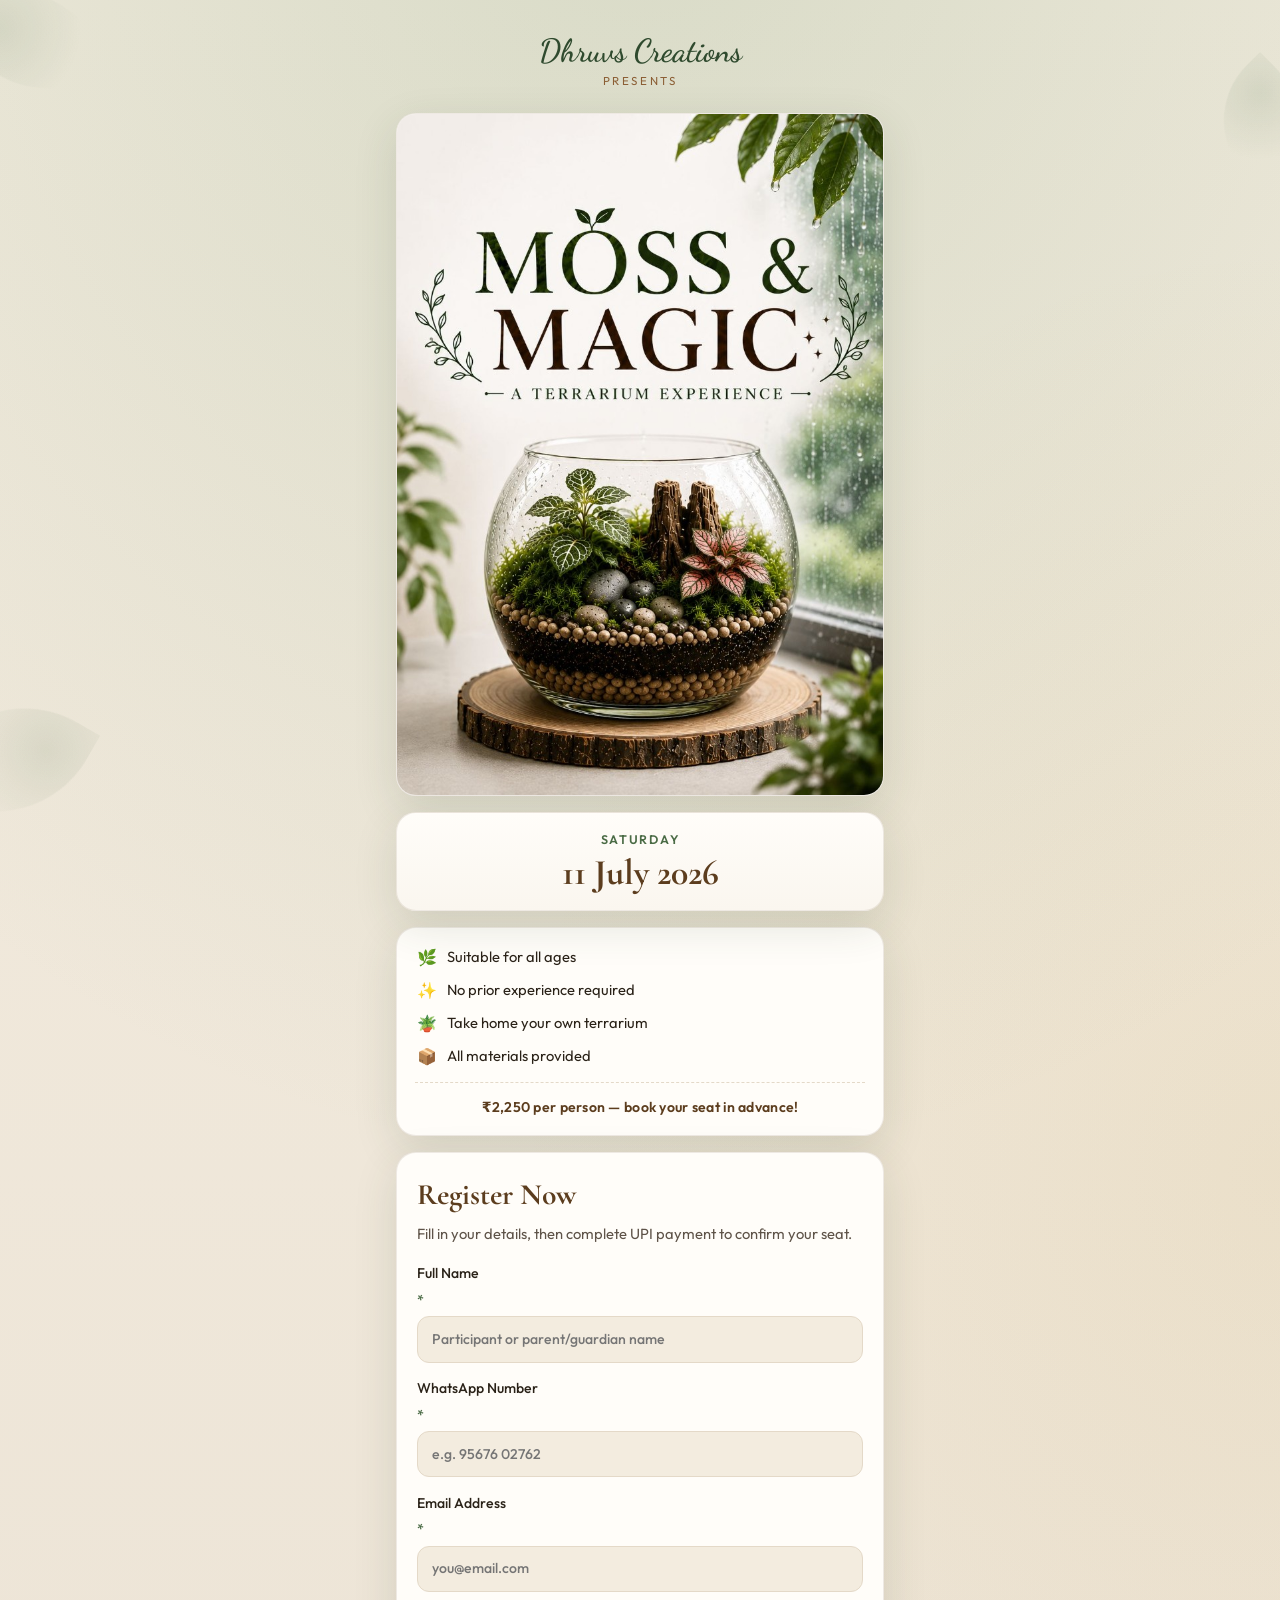
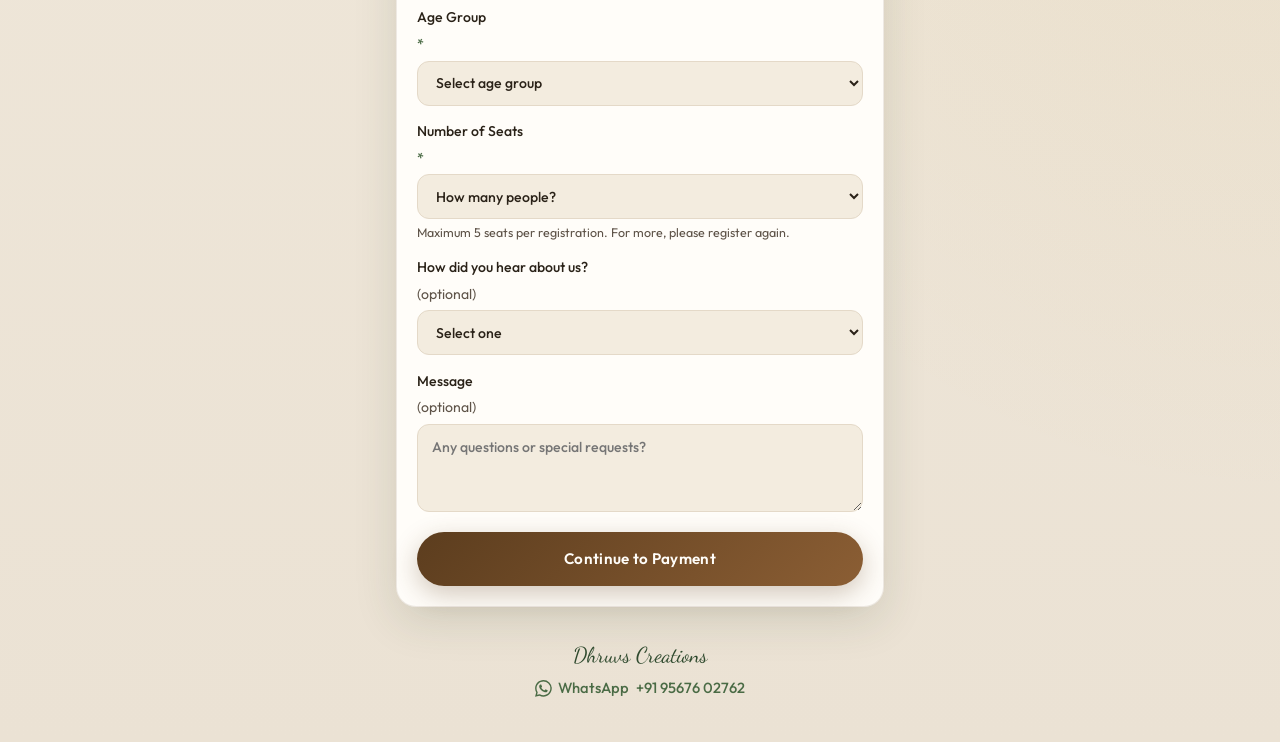
==== static/index.html @ 24e75e84 "Require UPI UTR and mark registrations awaiting manual verification. Co-authored-by: Cursor <cursora" ====
<!DOCTYPE html>
<html lang="en">
<head>
  <meta charset="UTF-8" />
  <meta name="viewport" content="width=device-width, initial-scale=1.0, viewport-fit=cover" />
  <meta name="description" content="Register for Moss & Magic — A Terrarium Experience by Dhruvs Creations, Trivandrum." />
  <meta name="theme-color" content="#2f4a2e" />
  <title>Moss & Magic | Dhruvs Creations</title>
  <link rel="preconnect" href="https://fonts.googleapis.com" />
  <link rel="preconnect" href="https://fonts.gstatic.com" crossorigin />
  <link href="https://fonts.googleapis.com/css2?family=Cormorant+Garamond:ital,wght@0,500;0,600;0,700;1,500&family=Dancing+Script:wght@500;600;700&family=Outfit:wght@300;400;500;600&display=swap" rel="stylesheet" />
  <link rel="stylesheet" href="/static/styles.css" />
</head>
<body>
  <div class="leaf leaf-tl" aria-hidden="true"></div>
  <div class="leaf leaf-tr" aria-hidden="true"></div>
  <div class="leaf leaf-bl" aria-hidden="true"></div>

  <div class="page">
    <header class="hero">
      <p class="brand">Dhruvs Creations</p>
      <p class="presents">presents</p>
    </header>

    <section class="hero-poster" aria-label="Moss and Magic terrarium experience">
      <img
        src="/static/images/moss-and-magic.png"
        alt="Moss & Magic — A Terrarium Experience"
        loading="eager"
      />
    </section>

    <section class="date-card">
      <div class="date-block">
        <span class="date-day">Saturday</span>
        <span class="date-main">11 July 2026</span>
      </div>
    </section>

    <section class="info-card">
      <ul class="highlights">
        <li><span aria-hidden="true">🌿</span> Suitable for all ages</li>
        <li><span aria-hidden="true">✨</span> No prior experience required</li>
        <li><span aria-hidden="true">🪴</span> Take home your own terrarium</li>
        <li><span aria-hidden="true">📦</span> All materials provided</li>
      </ul>
      <p class="limited">₹2,250 per person — book your seat in advance!</p>
    </section>

    <section class="form-card" id="form-section">
      <h2>Register Now</h2>
      <p class="form-intro">Fill in your details, then complete UPI payment to confirm your seat.</p>
      <p class="price-preview" id="price-preview" hidden></p>

      <form id="registration-form" novalidate>
        <label>
          Full Name <span class="req">*</span>
          <input type="text" name="full_name" autocomplete="name" required placeholder="Participant or parent/guardian name" />
        </label>

        <label>
          WhatsApp Number <span class="req">*</span>
          <input type="tel" name="whatsapp" autocomplete="tel" required placeholder="e.g. 95676 02762" inputmode="tel" />
        </label>

        <label>
          Email Address <span class="req">*</span>
          <input type="email" name="email" autocomplete="email" required placeholder="you@email.com" />
        </label>

        <label>
          Age Group <span class="req">*</span>
          <select name="age_group" required>
            <option value="" disabled selected>Select age group</option>
            <option value="Child (under 12)">Child (under 12)</option>
            <option value="Teen (12–17)">Teen (12–17)</option>
            <option value="Adult (18+)">Adult (18+)</option>
            <option value="Family / mixed ages">Family / mixed ages</option>
          </select>
        </label>

        <label>
          Number of Seats <span class="req">*</span>
          <select name="seats" required>
            <option value="" disabled selected>How many people?</option>
            <option value="1">1 seat</option>
            <option value="2">2 seats</option>
            <option value="3">3 seats</option>
            <option value="4">4 seats</option>
            <option value="5">5 seats</option>
          </select>
          <span class="field-hint">Maximum 5 seats per registration. For more, please register again.</span>
        </label>

        <label>
          How did you hear about us? <span class="optional">(optional)</span>
          <select name="source">
            <option value="">Select one</option>
            <option value="WhatsApp">WhatsApp</option>
            <option value="Instagram">Instagram</option>
            <option value="Friend / Family">Friend / Family</option>
            <option value="Flyer / Poster">Flyer / Poster</option>
            <option value="Other">Other</option>
          </select>
        </label>

        <label>
          Message <span class="optional">(optional)</span>
          <textarea name="message" rows="3" placeholder="Any questions or special requests?"></textarea>
        </label>

        <p class="error" id="form-error" hidden></p>

        <button type="submit" class="submit-btn" id="submit-btn">
          Continue to Payment
        </button>
      </form>
    </section>

    <section class="payment-card" id="payment-section" hidden>
      <h2>Complete Payment</h2>
      <p class="payment-intro">Pay the exact amount below to confirm your registration.</p>
      <p class="payment-amount" id="payment-amount"></p>
      <p class="payment-breakdown" id="payment-breakdown"></p>
      <p class="registration-ref">Ref: <span id="registration-id"></span></p>

      <div class="qr-panel">
        <img
          id="payment-qr-dynamic"
          class="payment-qr"
          alt="UPI payment QR code for your registration amount"
          width="260"
          height="260"
        />
        <p class="qr-hint">Scan with PhonePe, GPay, or any UPI app</p>
      </div>

      <a class="pay-upi-btn" id="pay-upi-btn" href="#">Pay with UPI App</a>

      <div class="upi-id-row">
        <span class="upi-id-label">UPI ID</span>
        <code id="upi-id-display">alwaysdevu@ybl</code>
        <button type="button" class="copy-btn" id="copy-upi-btn">Copy</button>
      </div>

      <p class="payment-note">
        After paying, enter your <strong>UPI transaction ID (UTR)</strong> from PhonePe/GPay and submit.
        Your seat is confirmed only after we verify the payment.
      </p>

      <label class="utr-label">
        UPI Transaction ID (UTR) <span class="req">*</span>
        <input
          type="text"
          id="upi-reference"
          name="upi_reference"
          required
          placeholder="e.g. 123456789012"
          inputmode="text"
          autocomplete="off"
        />
        <span class="field-hint">Find this in your PhonePe/GPay payment receipt after paying.</span>
      </label>

      <p class="error" id="payment-error" hidden></p>

      <button type="button" class="submit-btn confirm-btn" id="confirm-payment-btn">
        Submit Payment Details
      </button>
    </section>

    <section class="success-card" id="success-section" hidden>
      <div class="success-icon" aria-hidden="true">🌱</div>
      <h2>Payment details received</h2>
      <p id="success-message">We've received your payment details. We'll verify your UPI payment and confirm your seat on WhatsApp shortly.</p>
      <div class="success-details">
        <p><strong>Saturday, 11 July 2026</strong></p>
      </div>
      <p class="contact-line">
        Questions? Message us on
        <a class="whatsapp-link" id="success-whatsapp-link" href="https://wa.me/919567602762">
          <svg class="wa-icon" viewBox="0 0 24 24" aria-hidden="true"><path fill="currentColor" d="M17.472 14.382c-.297-.149-1.758-.867-2.03-.967-.273-.099-.471-.148-.67.15-.197.297-.767.966-.94 1.164-.173.199-.347.223-.644.075-.297-.15-1.255-.463-2.39-1.475-.883-.788-1.48-1.761-1.653-2.059-.173-.297-.018-.458.13-.606.134-.133.298-.347.446-.52.149-.174.198-.298.298-.497.099-.198.05-.371-.025-.52-.075-.149-.669-1.612-.916-2.207-.242-.579-.487-.5-.669-.51-.173-.008-.371-.01-.57-.01-.198 0-.52.074-.792.372-.272.297-1.04 1.016-1.04 2.479 0 1.462 1.065 2.875 1.213 3.074.149.198 2.096 3.2 5.077 4.487.709.306 1.262.489 1.694.625.712.227 1.36.195 1.871.118.571-.085 1.758-.719 2.006-1.413.248-.694.248-1.289.173-1.413-.074-.124-.272-.198-.57-.347m-5.421 7.403h-.004a9.87 9.87 0 01-5.031-1.378l-.361-.214-3.741.982.998-3.648-.235-.374a9.86 9.86 0 01-1.51-5.26c.001-5.45 4.436-9.884 9.888-9.884 2.64 0 5.122 1.03 6.988 2.898a9.825 9.825 0 012.893 6.994c-.003 5.45-4.435 9.884-9.885 9.884m8.413-18.297A11.815 11.815 0 0012.05 0C5.495 0 .16 5.335.157 11.892c0 2.096.547 4.142 1.588 5.945L.057 24l6.305-1.654a11.882 11.882 0 005.683 1.448h.005c6.554 0 11.89-5.335 11.893-11.893a11.821 11.821 0 00-3.48-8.413z"/></svg>
          WhatsApp <span id="success-whatsapp-number">+91 95676 02762</span>
        </a>
      </p>
    </section>

    <footer>
      <p class="footer-brand">Dhruvs Creations</p>
      <a class="footer-whatsapp" id="footer-whatsapp-link" href="https://wa.me/919567602762">
        <svg class="wa-icon" viewBox="0 0 24 24" aria-hidden="true"><path fill="currentColor" d="M17.472 14.382c-.297-.149-1.758-.867-2.03-.967-.273-.099-.471-.148-.67.15-.197.297-.767.966-.94 1.164-.173.199-.347.223-.644.075-.297-.15-1.255-.463-2.39-1.475-.883-.788-1.48-1.761-1.653-2.059-.173-.297-.018-.458.13-.606.134-.133.298-.347.446-.52.149-.174.198-.298.298-.497.099-.198.05-.371-.025-.52-.075-.149-.669-1.612-.916-2.207-.242-.579-.487-.5-.669-.51-.173-.008-.371-.01-.57-.01-.198 0-.52.074-.792.372-.272.297-1.04 1.016-1.04 2.479 0 1.462 1.065 2.875 1.213 3.074.149.198 2.096 3.2 5.077 4.487.709.306 1.262.489 1.694.625.712.227 1.36.195 1.871.118.571-.085 1.758-.719 2.006-1.413.248-.694.248-1.289.173-1.413-.074-.124-.272-.198-.57-.347m-5.421 7.403h-.004a9.87 9.87 0 01-5.031-1.378l-.361-.214-3.741.982.998-3.648-.235-.374a9.86 9.86 0 01-1.51-5.26c.001-5.45 4.436-9.884 9.888-9.884 2.64 0 5.122 1.03 6.988 2.898a9.825 9.825 0 012.893 6.994c-.003 5.45-4.435 9.884-9.885 9.884m8.413-18.297A11.815 11.815 0 0012.05 0C5.495 0 .16 5.335.157 11.892c0 2.096.547 4.142 1.588 5.945L.057 24l6.305-1.654a11.882 11.882 0 005.683 1.448h.005c6.554 0 11.89-5.335 11.893-11.893a11.821 11.821 0 00-3.48-8.413z"/></svg>
        WhatsApp <span id="footer-whatsapp-number">+91 95676 02762</span>
      </a>
    </footer>
  </div>

  <script src="/static/app.js"></script>
</body>
</html>
---- static/styles.css ----
:root {
  --cream: #f3ecdf;
  --cream-dark: #e4d9c8;
  --forest: #2f4a2e;
  --forest-deep: #1e3320;
  --forest-light: #4a6b45;
  --sage: #7a9e72;
  --brown: #5c3d1e;
  --brown-light: #8b5e34;
  --gold: #b8860b;
  --gold-light: #f0d78c;
  --text: #2a2218;
  --text-muted: #5e5348;
  --white: #fffdf9;
  --error: #b42318;
  --shadow: 0 14px 44px rgba(47, 74, 46, 0.14);
  --radius: 20px;
}

*,
*::before,
*::after {
  box-sizing: border-box;
}

html {
  -webkit-text-size-adjust: 100%;
}

body {
  margin: 0;
  font-family: "Outfit", system-ui, sans-serif;
  color: var(--text);
  background:
    radial-gradient(ellipse 90% 55% at 50% -5%, rgba(122, 158, 114, 0.22), transparent),
    radial-gradient(ellipse 60% 40% at 100% 50%, rgba(184, 134, 11, 0.08), transparent),
    linear-gradient(180deg, var(--cream) 0%, #ebe2d4 100%);
  min-height: 100dvh;
  line-height: 1.5;
  position: relative;
  overflow-x: hidden;
}

.leaf {
  position: fixed;
  width: 120px;
  height: 120px;
  opacity: 0.12;
  pointer-events: none;
  background: radial-gradient(ellipse at 30% 30%, var(--forest-light), transparent 70%);
  border-radius: 0 80% 0 80%;
  z-index: 0;
}

.leaf-tl { top: -20px; left: -30px; transform: rotate(-25deg); }
.leaf-tr { top: 60px; right: -40px; transform: rotate(45deg) scale(0.8); }
.leaf-bl { bottom: 80px; left: -50px; transform: rotate(120deg) scale(1.1); }

.page {
  position: relative;
  z-index: 1;
  max-width: 520px;
  margin: 0 auto;
  padding: 1.5rem 1rem 2.5rem;
}

.hero {
  text-align: center;
  padding: 0.5rem 0 1rem;
}

.brand {
  margin: 0;
  font-family: "Dancing Script", cursive;
  font-size: clamp(1.6rem, 5vw, 2rem);
  font-weight: 600;
  color: var(--forest);
  line-height: 1.2;
}

.presents {
  margin: 0.1rem 0 0.5rem;
  font-size: 0.72rem;
  letter-spacing: 0.22em;
  text-transform: uppercase;
  color: var(--brown-light);
}

.hero h1 {
  margin: 0;
  font-family: "Cormorant Garamond", Georgia, serif;
  font-size: clamp(2.5rem, 9vw, 3.4rem);
  font-weight: 700;
  line-height: 1;
  color: var(--brown);
  letter-spacing: 0.01em;
}

.tagline {
  margin: 0.65rem auto 0;
  max-width: 18rem;
  font-family: "Cormorant Garamond", Georgia, serif;
  font-size: 1.15rem;
  font-style: italic;
  font-weight: 500;
  color: var(--forest-light);
}

.gallery-card {
  margin-bottom: 1rem;
  background: var(--white);
  border-radius: var(--radius);
  box-shadow: var(--shadow);
  border: 1px solid rgba(92, 61, 30, 0.1);
  overflow: hidden;
  padding: 0.65rem;
}

.hero-poster {
  margin-bottom: 1rem;
  border-radius: var(--radius);
  overflow: hidden;
  box-shadow: var(--shadow);
  border: 1px solid rgba(92, 61, 30, 0.1);
  background: var(--white);
}

.hero-poster img {
  display: block;
  width: 100%;
  height: auto;
}

.date-card {
  display: grid;
  gap: 0.75rem;
  margin-bottom: 1rem;
}

.date-block,
.gallery-card,
.info-card,
.form-card,
.success-card {
  background: var(--white);
  border-radius: var(--radius);
  box-shadow: var(--shadow);
  border: 1px solid rgba(92, 61, 30, 0.1);
}

.date-block {
  text-align: center;
  padding: 1.1rem 1rem;
  background: linear-gradient(180deg, var(--white) 0%, #faf6ef 100%);
}

.date-day {
  display: block;
  font-size: 0.78rem;
  font-weight: 600;
  letter-spacing: 0.14em;
  text-transform: uppercase;
  color: var(--forest-light);
}

.date-main {
  display: block;
  margin-top: 0.2rem;
  font-family: "Cormorant Garamond", Georgia, serif;
  font-size: clamp(1.85rem, 6vw, 2.25rem);
  font-weight: 700;
  color: var(--brown);
  line-height: 1.1;
}

.date-note {
  margin: 0.55rem 0 0;
  font-size: 0.85rem;
  color: var(--text-muted);
  font-style: italic;
}

.info-card {
  padding: 1.1rem 1.15rem;
  margin-bottom: 1rem;
}

.highlights {
  list-style: none;
  margin: 0;
  padding: 0;
  display: grid;
  gap: 0.55rem;
}

.highlights li {
  display: flex;
  align-items: center;
  gap: 0.55rem;
  font-size: 0.92rem;
  color: var(--text);
}

.highlights span {
  font-size: 1rem;
  width: 1.4rem;
  text-align: center;
}

.limited {
  margin: 0.9rem 0 0;
  padding-top: 0.85rem;
  border-top: 1px dashed var(--cream-dark);
  font-size: 0.88rem;
  font-weight: 600;
  color: var(--brown);
  text-align: center;
  letter-spacing: 0.02em;
}

.pricing {
  margin: 0.65rem 0 0;
  font-size: 0.9rem;
  color: var(--forest);
  text-align: center;
  font-weight: 500;
}

.form-card {
  padding: 1.25rem;
  margin-bottom: 1rem;
}

.form-card h2,
.success-card h2 {
  margin: 0 0 0.35rem;
  font-family: "Cormorant Garamond", Georgia, serif;
  font-size: 1.85rem;
  font-weight: 700;
  color: var(--brown);
}

.form-intro {
  margin: 0 0 1.1rem;
  font-size: 0.92rem;
  color: var(--text-muted);
}

form {
  display: grid;
  gap: 0.95rem;
}

label {
  display: grid;
  gap: 0.35rem;
  font-size: 0.88rem;
  font-weight: 500;
  color: var(--text);
}

.req {
  color: var(--forest-light);
}

.optional {
  font-weight: 400;
  color: var(--text-muted);
}

.field-hint {
  font-size: 0.78rem;
  font-weight: 400;
  color: var(--text-muted);
  line-height: 1.35;
}

input,
select,
textarea {
  width: 100%;
  font: inherit;
  color: var(--text);
  background: var(--cream);
  border: 1px solid var(--cream-dark);
  border-radius: 12px;
  padding: 0.72rem 0.85rem;
  transition: border-color 0.15s, box-shadow 0.15s;
}

input:focus,
select:focus,
textarea:focus {
  outline: none;
  border-color: var(--sage);
  box-shadow: 0 0 0 3px rgba(122, 158, 114, 0.22);
}

textarea {
  resize: vertical;
  min-height: 4.5rem;
}

.submit-btn {
  margin-top: 0.25rem;
  width: 100%;
  border: none;
  border-radius: 999px;
  padding: 1rem 1.25rem;
  font: inherit;
  font-size: 0.95rem;
  font-weight: 600;
  letter-spacing: 0.02em;
  color: var(--white);
  background: linear-gradient(135deg, var(--brown) 0%, var(--brown-light) 100%);
  cursor: pointer;
  box-shadow: 0 8px 26px rgba(92, 61, 30, 0.28);
  transition: transform 0.15s, opacity 0.15s;
}

.submit-btn:hover:not(:disabled) {
  transform: translateY(-1px);
}

.submit-btn:disabled {
  opacity: 0.65;
  cursor: wait;
}

.submit-btn.standard-offer {
  background: linear-gradient(135deg, var(--forest-deep) 0%, var(--forest-light) 100%);
  box-shadow: 0 8px 26px rgba(47, 74, 46, 0.28);
}

.limited {
  margin: 0.9rem 0 0;
  padding-top: 0.85rem;
  border-top: 1px dashed var(--cream-dark);
  font-size: 0.88rem;
  font-weight: 600;
  color: var(--brown);
  text-align: center;
  letter-spacing: 0.02em;
}

.price-preview {
  margin: 0 0 1rem;
  padding: 0.7rem 0.85rem;
  background: #f3faf4;
  border: 1px solid rgba(47, 74, 46, 0.15);
  border-radius: 12px;
  font-size: 0.95rem;
  font-weight: 600;
  color: var(--forest-deep);
  text-align: center;
}

.payment-card {
  background: var(--white);
  border-radius: var(--radius);
  box-shadow: var(--shadow);
  border: 1px solid rgba(92, 61, 30, 0.1);
  padding: 1.25rem;
  margin-bottom: 1rem;
  text-align: center;
}

.payment-card h2 {
  margin: 0 0 0.35rem;
  font-family: "Cormorant Garamond", Georgia, serif;
  font-size: 1.85rem;
  font-weight: 700;
  color: var(--brown);
}

.payment-intro {
  margin: 0 0 0.75rem;
  font-size: 0.9rem;
  color: var(--text-muted);
}

.payment-amount {
  margin: 0;
  font-size: 2rem;
  font-weight: 700;
  color: var(--forest-deep);
}

.payment-breakdown,
.registration-ref {
  margin: 0.25rem 0 0;
  font-size: 0.85rem;
  color: var(--text-muted);
}

.registration-ref span {
  font-weight: 700;
  color: var(--brown);
  letter-spacing: 0.06em;
}

.qr-panel {
  margin: 1rem auto;
  padding: 0.75rem;
  background: #111;
  border-radius: 16px;
  max-width: 300px;
}

.payment-qr {
  display: block;
  margin: 0 auto;
  border-radius: 12px;
  background: #fff;
  padding: 0.35rem;
}

.qr-hint {
  margin: 0.55rem 0 0;
  font-size: 0.78rem;
  color: #ddd;
}

.pay-upi-btn {
  display: block;
  width: 100%;
  text-align: center;
  text-decoration: none;
  border-radius: 999px;
  padding: 0.95rem 1.25rem;
  font-weight: 600;
  color: var(--white);
  background: linear-gradient(135deg, #5f259f 0%, #3b1566 100%);
  box-shadow: 0 8px 22px rgba(95, 37, 159, 0.28);
  margin-bottom: 0.85rem;
}

.pay-upi-btn:hover {
  text-decoration: none;
  opacity: 0.95;
}

.upi-id-row {
  display: flex;
  align-items: center;
  gap: 0.5rem;
  flex-wrap: wrap;
  justify-content: center;
  margin-bottom: 0.75rem;
  padding: 0.65rem 0.75rem;
  background: var(--cream);
  border-radius: 12px;
  border: 1px solid var(--cream-dark);
}

.upi-id-label {
  font-size: 0.75rem;
  font-weight: 600;
  text-transform: uppercase;
  letter-spacing: 0.08em;
  color: var(--text-muted);
}

.upi-id-row code {
  font-size: 0.9rem;
  color: var(--forest-deep);
}

.copy-btn {
  border: 1px solid var(--forest-light);
  background: var(--white);
  color: var(--forest);
  border-radius: 999px;
  padding: 0.35rem 0.75rem;
  font: inherit;
  font-size: 0.8rem;
  font-weight: 600;
  cursor: pointer;
}

.payment-note {
  margin: 0 0 0.85rem;
  font-size: 0.82rem;
  color: var(--text-muted);
  line-height: 1.45;
}

.utr-label {
  display: grid;
  gap: 0.35rem;
  text-align: left;
  margin-bottom: 1rem;
  font-size: 0.88rem;
  font-weight: 500;
}

.utr-label input {
  width: 100%;
  font: inherit;
  color: var(--text);
  background: var(--cream);
  border: 1px solid var(--cream-dark);
  border-radius: 12px;
  padding: 0.72rem 0.85rem;
}

.utr-label input:focus {
  outline: none;
  border-color: var(--sage);
  box-shadow: 0 0 0 3px rgba(122, 158, 114, 0.22);
}

.confirm-btn {
  margin-top: 0.25rem;
}

.error {
  margin: 0;
  font-size: 0.88rem;
  color: var(--error);
  background: #fef3f2;
  border: 1px solid #fecdca;
  border-radius: 10px;
  padding: 0.65rem 0.8rem;
}

.success-card {
  text-align: center;
  padding: 2rem 1.25rem;
  margin-bottom: 1rem;
}

.success-icon {
  font-size: 2.5rem;
  margin-bottom: 0.5rem;
}

.success-card p {
  margin: 0.5rem 0 0;
  color: var(--text-muted);
  font-size: 0.95rem;
}

.success-details {
  margin-top: 1rem;
  padding: 0.85rem 1rem;
  background: var(--cream);
  border-radius: 12px;
}

.success-details p {
  margin: 0.15rem 0;
  color: var(--text);
  font-size: 0.9rem;
}

footer {
  text-align: center;
  padding-top: 1rem;
  font-size: 0.82rem;
  color: var(--text-muted);
}

.footer-brand {
  font-family: "Dancing Script", cursive;
  font-size: 1.35rem;
  color: var(--forest);
  margin: 0 0 0.35rem !important;
}

.footer-whatsapp,
.whatsapp-link {
  display: inline-flex;
  align-items: center;
  justify-content: center;
  gap: 0.4rem;
  color: var(--forest-light);
  text-decoration: none;
  font-size: 0.92rem;
  font-weight: 500;
}

.footer-whatsapp:hover,
.whatsapp-link:hover {
  color: var(--forest);
  text-decoration: none;
}

.wa-icon {
  width: 1.05rem;
  height: 1.05rem;
  flex-shrink: 0;
}

.contact-line {
  margin-top: 1rem !important;
  font-weight: 500;
  color: var(--text) !important;
  display: flex;
  flex-wrap: wrap;
  align-items: center;
  justify-content: center;
  gap: 0.35rem;
}

footer p {
  margin: 0.2rem 0;
}

a {
  color: var(--forest-light);
  text-decoration: none;
}

a:hover {
  text-decoration: underline;
}
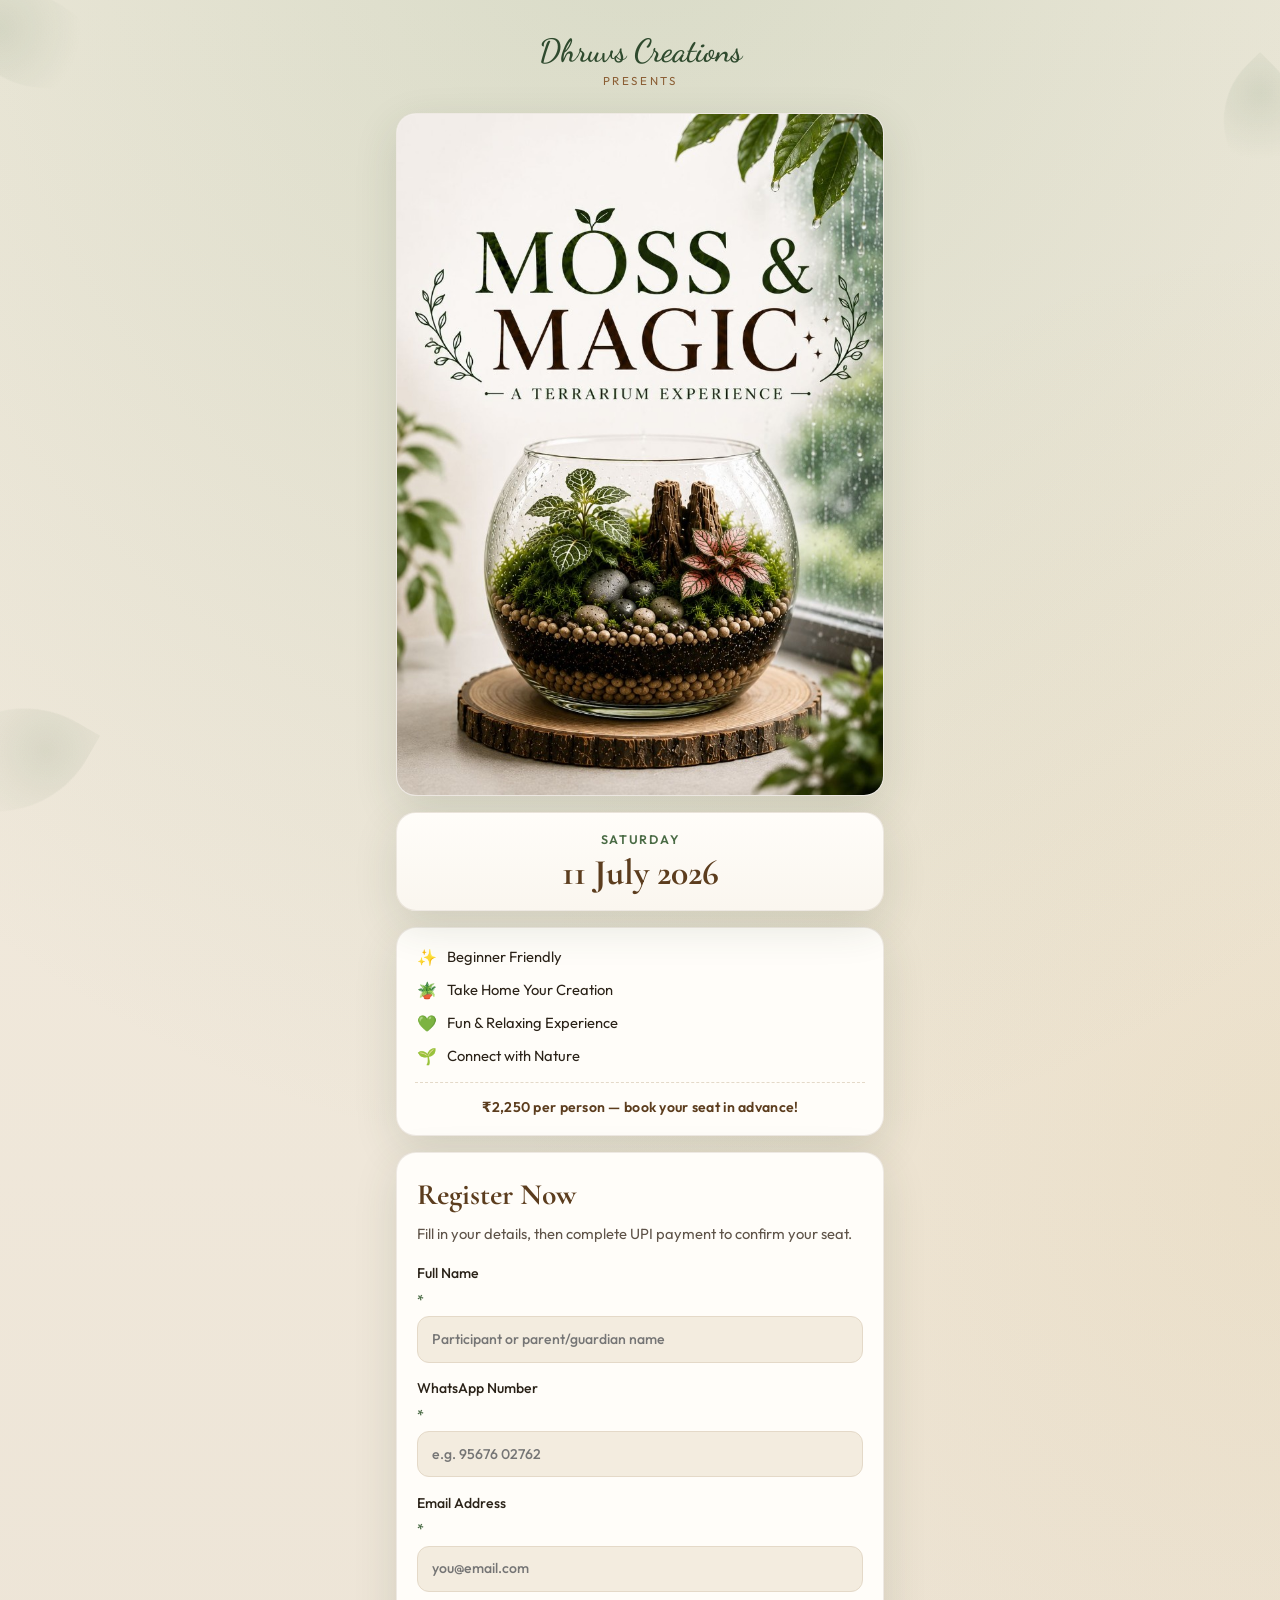
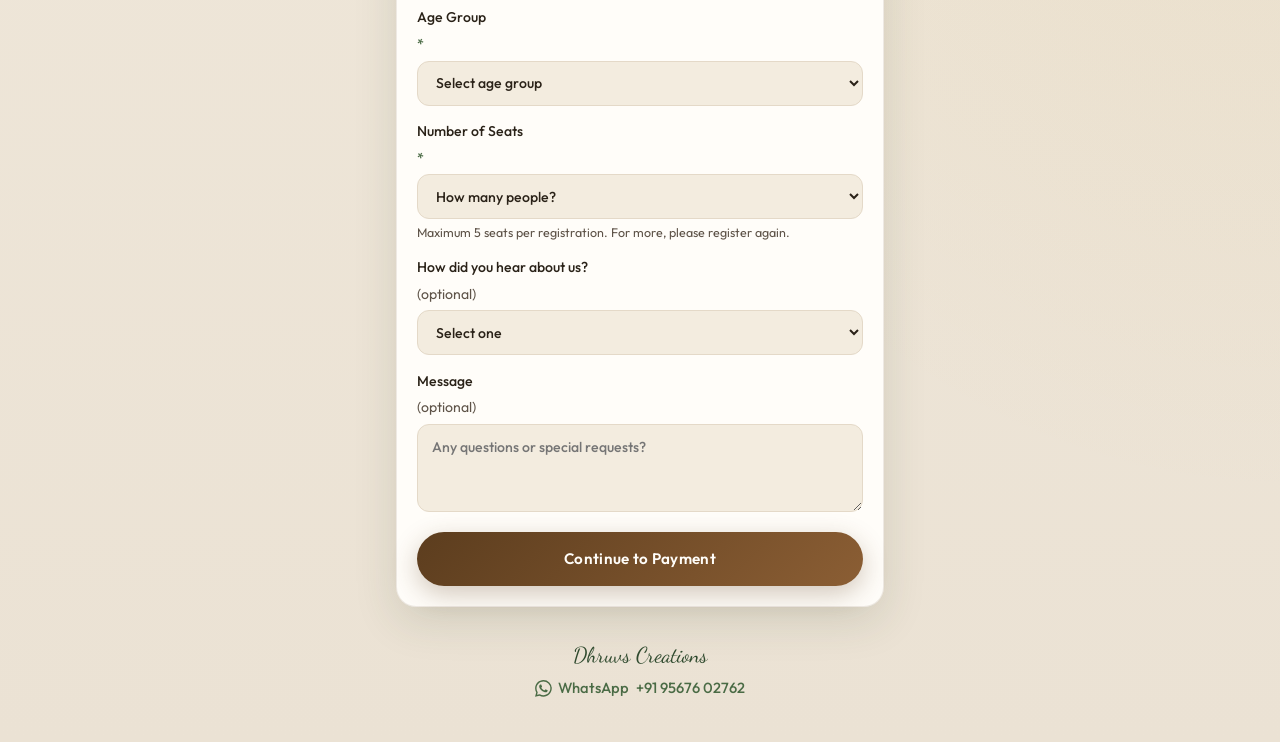
==== commit f0bb893d: "Update workshop highlights copy on the registration page. Co-authored-by: Cursor <cursoragent@cursor" ====
--- a/static/index.html
+++ b/static/index.html
@@ -39,10 +39,10 @@
 
     <section class="info-card">
       <ul class="highlights">
-        <li><span aria-hidden="true">🌿</span> Suitable for all ages</li>
-        <li><span aria-hidden="true">✨</span> No prior experience required</li>
-        <li><span aria-hidden="true">🪴</span> Take home your own terrarium</li>
-        <li><span aria-hidden="true">📦</span> All materials provided</li>
+        <li><span aria-hidden="true">✨</span> Beginner Friendly</li>
+        <li><span aria-hidden="true">🪴</span> Take Home Your Creation</li>
+        <li><span aria-hidden="true">💚</span> Fun &amp; Relaxing Experience</li>
+        <li><span aria-hidden="true">🌱</span> Connect with Nature</li>
       </ul>
       <p class="limited">₹2,250 per person — book your seat in advance!</p>
     </section>
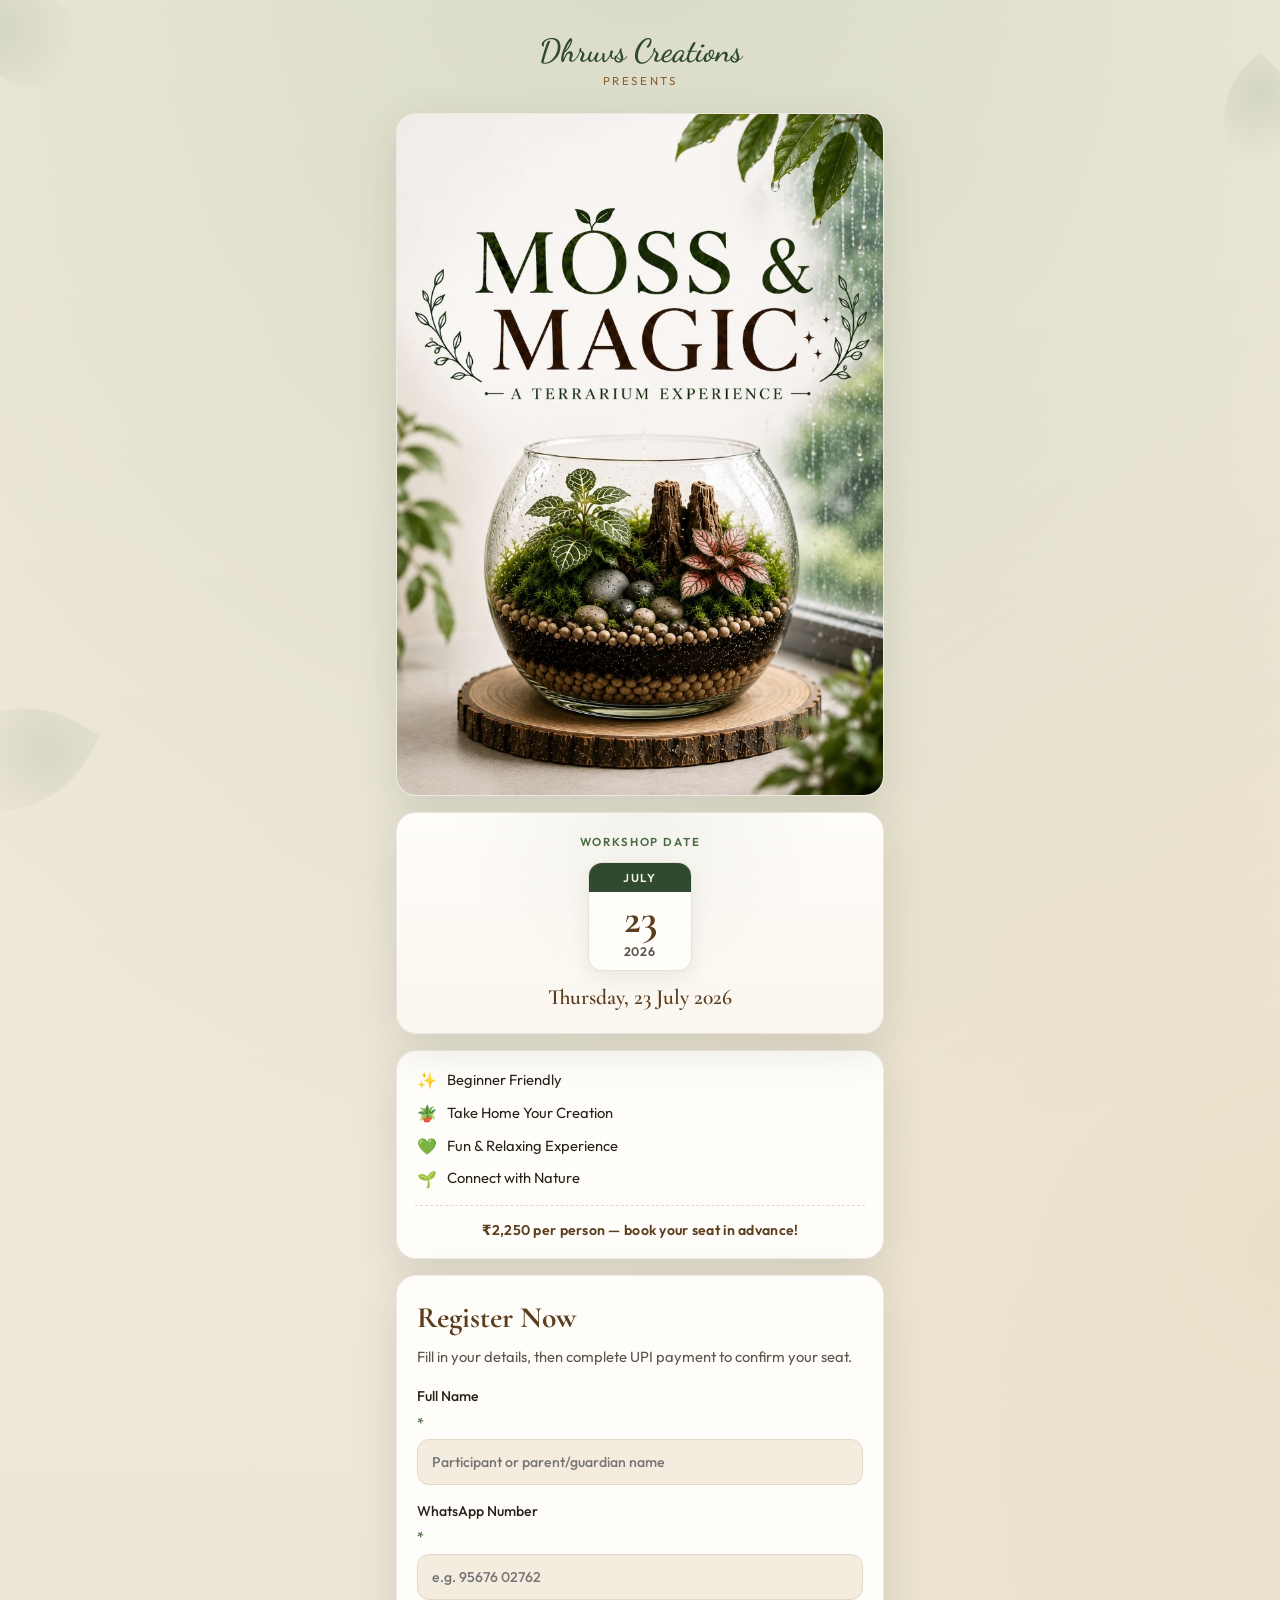
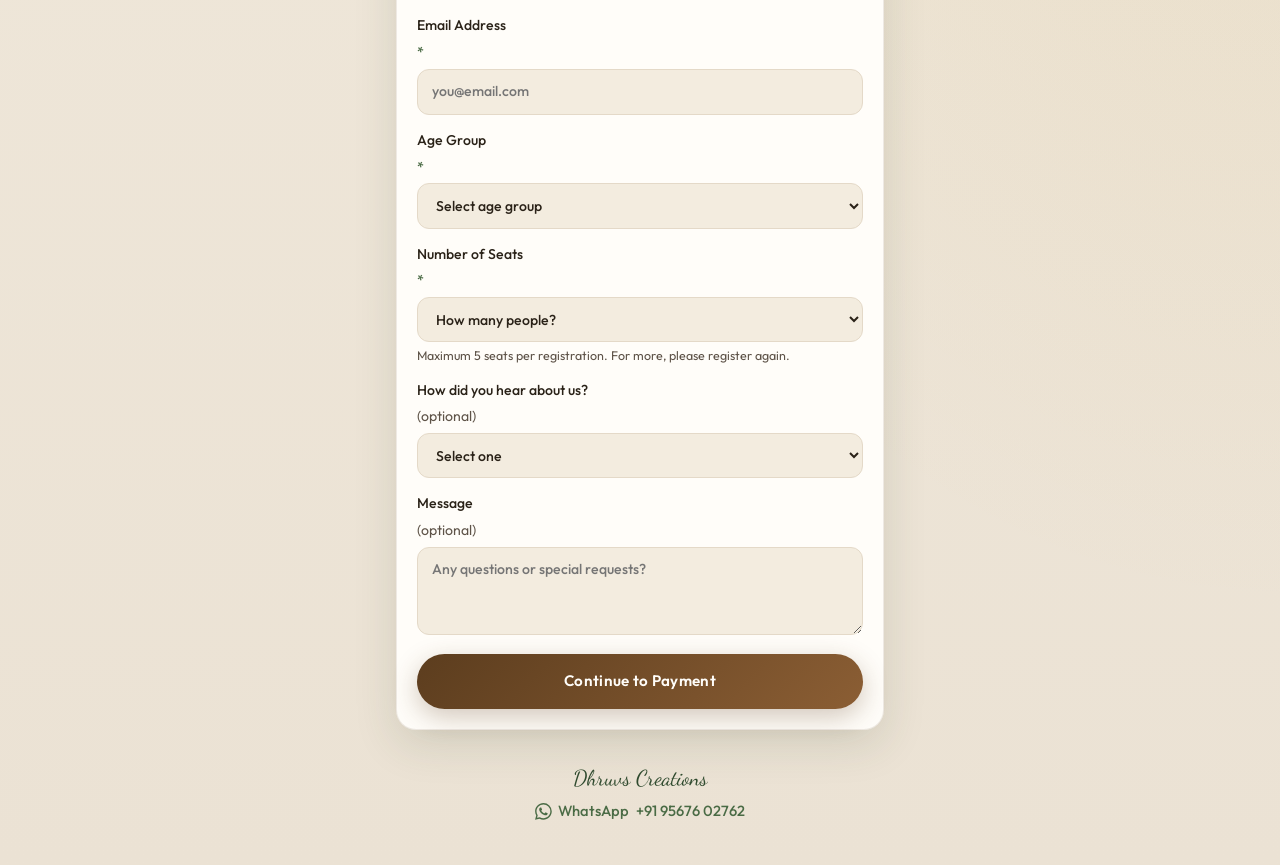
==== commit ff354ae4: "Update workshop date to Thursday, 23 July 2026 and refresh date card design. Co-authored-by: Cursor " ====
--- a/static/index.html
+++ b/static/index.html
@@ -6,6 +6,12 @@
   <meta name="description" content="Register for Moss & Magic — A Terrarium Experience by Dhruvs Creations, Trivandrum." />
   <meta name="theme-color" content="#2f4a2e" />
   <title>Moss & Magic | Dhruvs Creations</title>
+  <meta property="og:type" content="website" />
+  <meta property="og:url" content="https://register.dhruvscreations.com/" />
+  <meta property="og:title" content="🌿 Moss & Magic Registration" />
+  <meta property="og:description" content="Thursday, 23 July 2026 · Terrarium workshop by Dhruvs Creations. Register and pay online." />
+  <meta property="og:image" content="https://register.dhruvscreations.com/static/images/moss-and-magic.png" />
+  <meta name="twitter:card" content="summary_large_image" />
   <link rel="preconnect" href="https://fonts.googleapis.com" />
   <link rel="preconnect" href="https://fonts.gstatic.com" crossorigin />
   <link href="https://fonts.googleapis.com/css2?family=Cormorant+Garamond:ital,wght@0,500;0,600;0,700;1,500&family=Dancing+Script:wght@500;600;700&family=Outfit:wght@300;400;500;600&display=swap" rel="stylesheet" />
@@ -30,10 +36,15 @@
       />
     </section>
 
-    <section class="date-card">
+    <section class="date-card" aria-label="Workshop date">
       <div class="date-block">
-        <span class="date-day">Saturday</span>
-        <span class="date-main">11 July 2026</span>
+        <span class="date-label">Workshop date</span>
+        <div class="date-calendar" aria-hidden="true">
+          <span class="date-month">July</span>
+          <span class="date-num">23</span>
+          <span class="date-year">2026</span>
+        </div>
+        <span class="date-day">Thursday, 23 July 2026</span>
       </div>
     </section>
 
@@ -174,7 +185,7 @@
       <h2>Payment details received</h2>
       <p id="success-message">We've received your payment details. We'll verify your UPI payment and confirm your seat on WhatsApp shortly.</p>
       <div class="success-details">
-        <p><strong>Saturday, 11 July 2026</strong></p>
+        <p><strong>Thursday, 23 July 2026</strong></p>
       </div>
       <p class="contact-line">
         Questions? Message us on
--- a/static/styles.css
+++ b/static/styles.css
@@ -150,27 +150,70 @@
 
 .date-block {
   text-align: center;
-  padding: 1.1rem 1rem;
-  background: linear-gradient(180deg, var(--white) 0%, #faf6ef 100%);
+  padding: 1.25rem 1rem 1.35rem;
+  background:
+    radial-gradient(ellipse at top, rgba(47, 74, 46, 0.06), transparent 55%),
+    linear-gradient(180deg, var(--white) 0%, #faf6ef 100%);
+}
+
+.date-label {
+  display: block;
+  font-size: 0.72rem;
+  font-weight: 600;
+  letter-spacing: 0.16em;
+  text-transform: uppercase;
+  color: var(--forest-light);
+  margin-bottom: 0.75rem;
+}
+
+.date-calendar {
+  display: inline-flex;
+  flex-direction: column;
+  align-items: center;
+  min-width: 6.5rem;
+  border-radius: 14px;
+  overflow: hidden;
+  border: 1px solid rgba(92, 61, 30, 0.14);
+  box-shadow: 0 8px 20px rgba(47, 74, 46, 0.08);
+  background: var(--white);
+  margin: 0 auto 0.85rem;
+}
+
+.date-month {
+  width: 100%;
+  padding: 0.35rem 0.9rem;
+  background: var(--forest);
+  color: #f7f3ea;
+  font-size: 0.72rem;
+  font-weight: 600;
+  letter-spacing: 0.14em;
+  text-transform: uppercase;
+}
+
+.date-num {
+  font-family: "Cormorant Garamond", Georgia, serif;
+  font-size: 2.6rem;
+  font-weight: 700;
+  line-height: 1;
+  color: var(--brown);
+  padding: 0.45rem 0.9rem 0.15rem;
+}
+
+.date-year {
+  font-size: 0.78rem;
+  font-weight: 600;
+  letter-spacing: 0.08em;
+  color: var(--text-muted);
+  padding: 0 0.9rem 0.55rem;
 }
 
 .date-day {
   display: block;
-  font-size: 0.78rem;
-  font-weight: 600;
-  letter-spacing: 0.14em;
-  text-transform: uppercase;
-  color: var(--forest-light);
-}
-
-.date-main {
-  display: block;
-  margin-top: 0.2rem;
   font-family: "Cormorant Garamond", Georgia, serif;
-  font-size: clamp(1.85rem, 6vw, 2.25rem);
-  font-weight: 700;
-  color: var(--brown);
-  line-height: 1.1;
+  font-size: clamp(1.15rem, 4vw, 1.35rem);
+  font-weight: 600;
+  color: var(--brown);
+  line-height: 1.2;
 }
 
 .date-note {
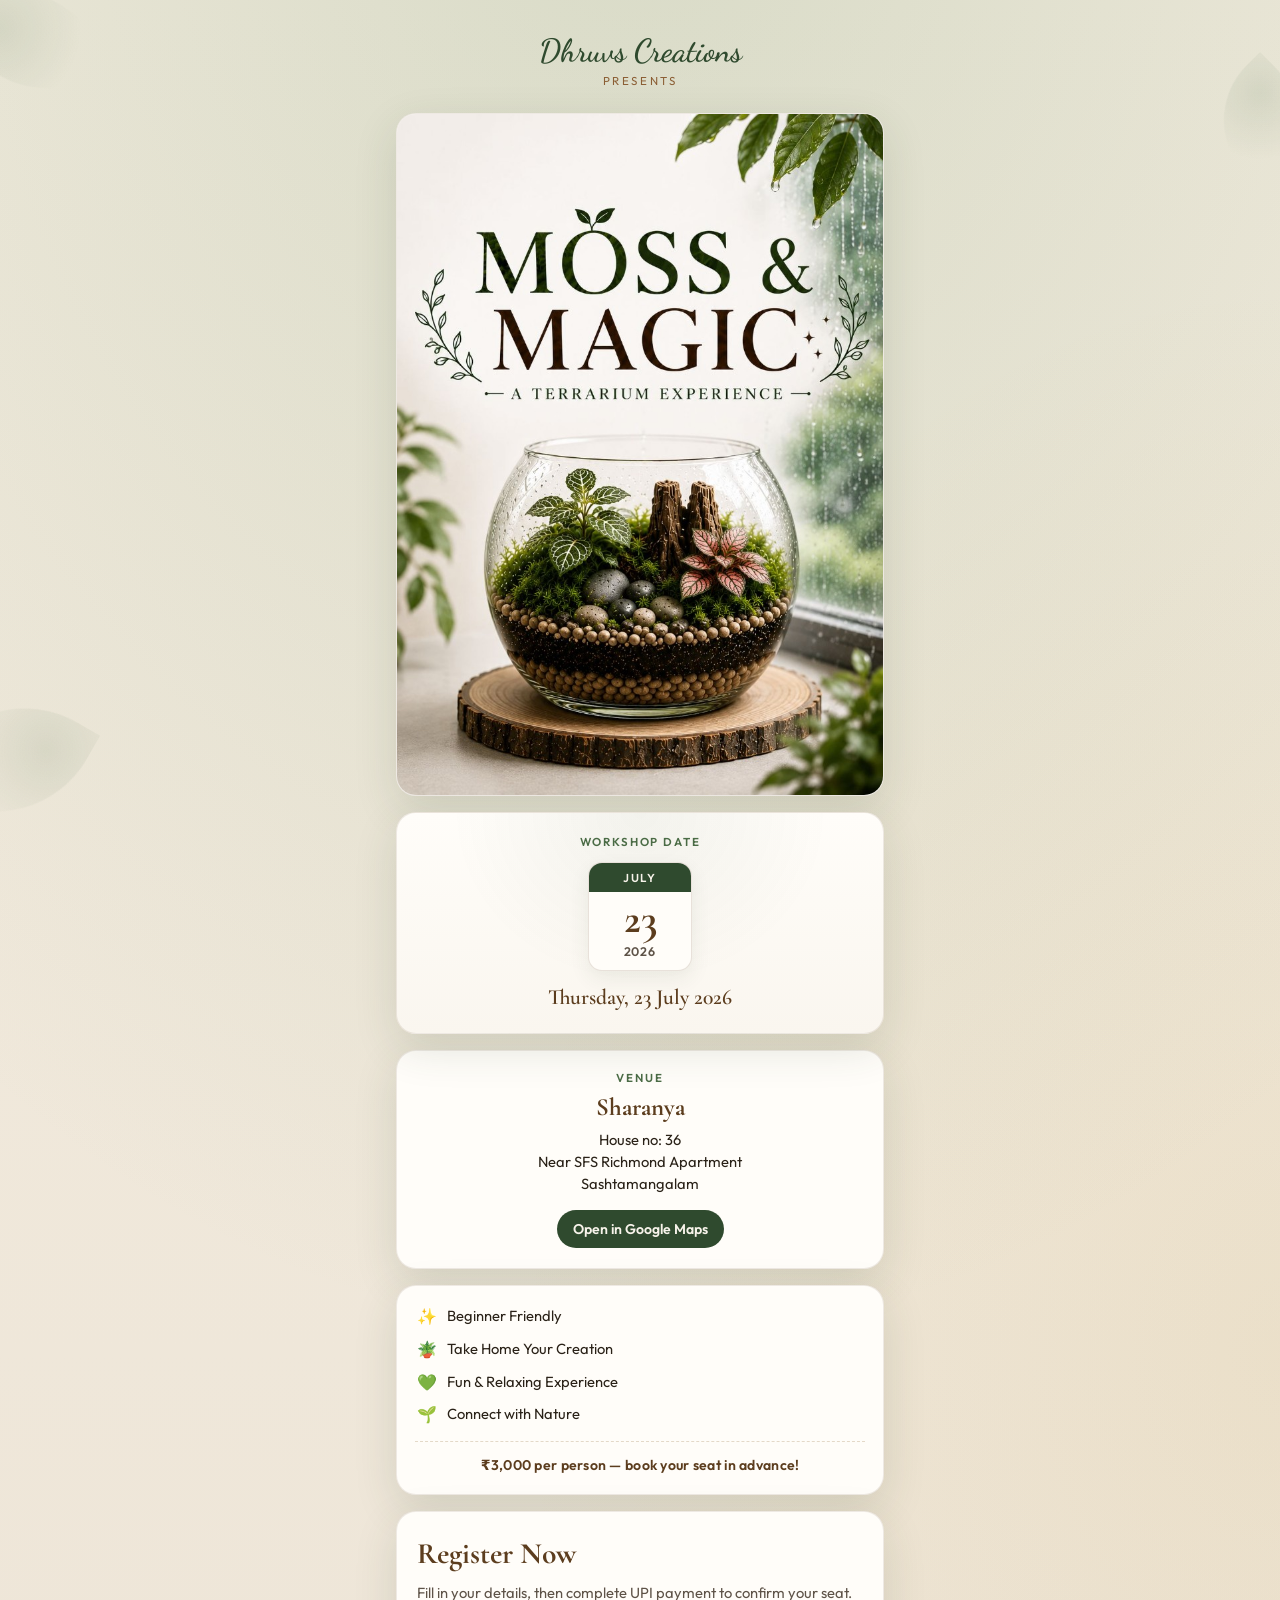
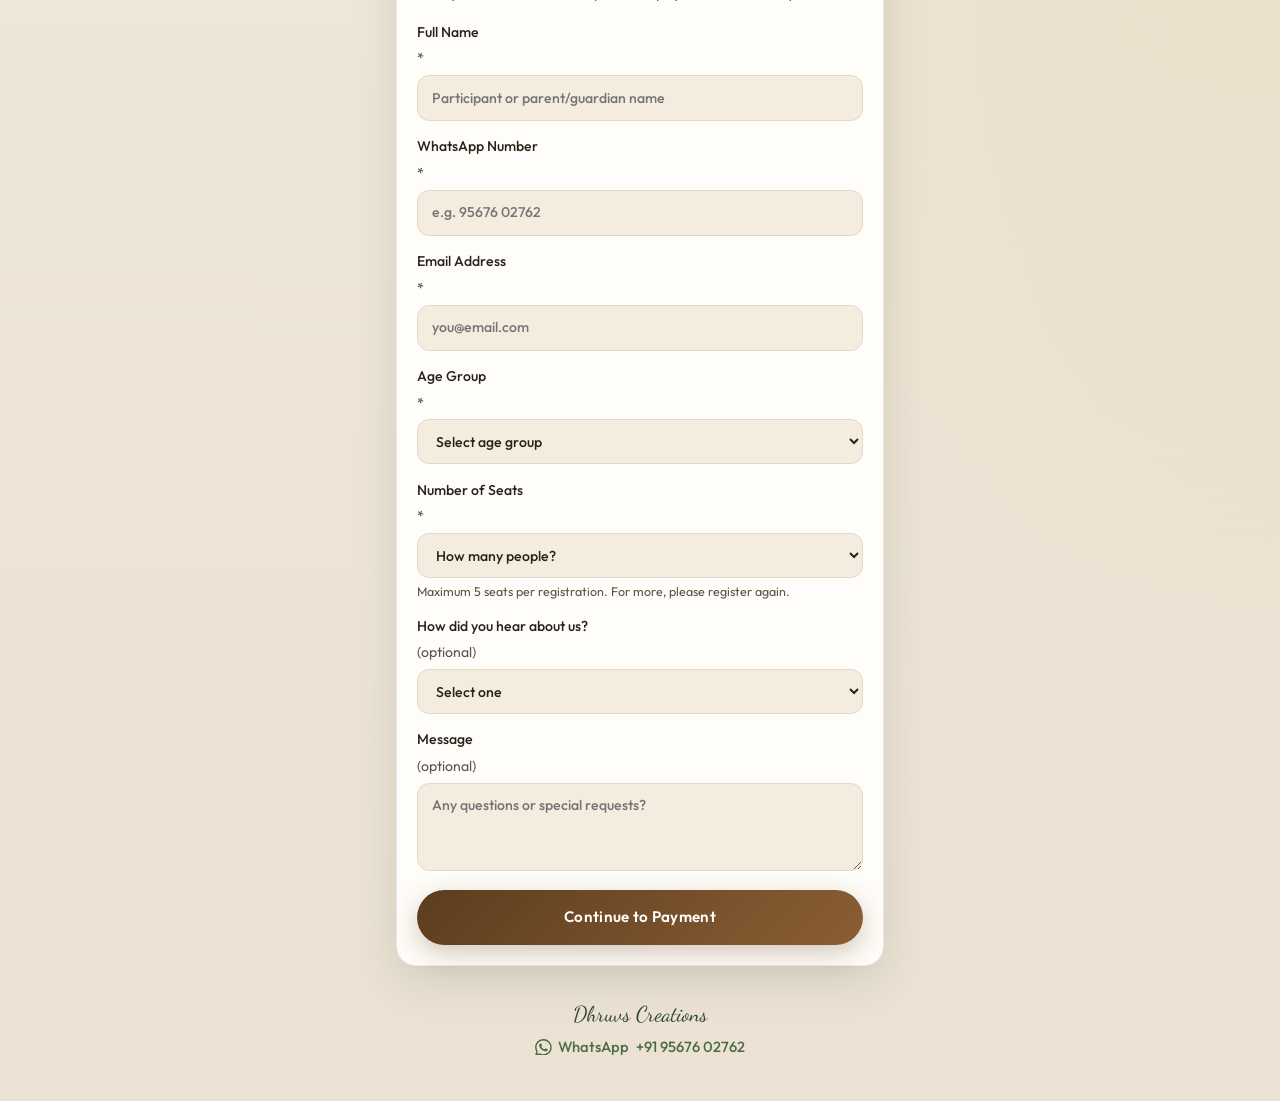
==== commit 8a64869c: "Update workshop price to ₹3,000 and add Sharanya venue with Google Maps link. Co-authored-by: Cursor" ====
--- a/static/index.html
+++ b/static/index.html
@@ -9,7 +9,7 @@
   <meta property="og:type" content="website" />
   <meta property="og:url" content="https://register.dhruvscreations.com/" />
   <meta property="og:title" content="🌿 Moss & Magic Registration" />
-  <meta property="og:description" content="Thursday, 23 July 2026 · Terrarium workshop by Dhruvs Creations. Register and pay online." />
+  <meta property="og:description" content="Thursday, 23 July 2026 · Sharanya, Sashtamangalam · ₹3,000 · Terrarium workshop by Dhruvs Creations." />
   <meta property="og:image" content="https://register.dhruvscreations.com/static/images/moss-and-magic.png" />
   <meta name="twitter:card" content="summary_large_image" />
   <link rel="preconnect" href="https://fonts.googleapis.com" />
@@ -48,6 +48,24 @@
       </div>
     </section>
 
+    <section class="venue-card" aria-label="Workshop venue">
+      <p class="venue-label">Venue</p>
+      <p class="venue-name">Sharanya</p>
+      <p class="venue-address">
+        House no: 36<br />
+        Near SFS Richmond Apartment<br />
+        Sashtamangalam
+      </p>
+      <a
+        class="maps-link"
+        href="https://maps.google.com/?q=8.515356,76.973564"
+        target="_blank"
+        rel="noopener noreferrer"
+      >
+        Open in Google Maps
+      </a>
+    </section>
+
     <section class="info-card">
       <ul class="highlights">
         <li><span aria-hidden="true">✨</span> Beginner Friendly</li>
@@ -55,7 +73,7 @@
         <li><span aria-hidden="true">💚</span> Fun &amp; Relaxing Experience</li>
         <li><span aria-hidden="true">🌱</span> Connect with Nature</li>
       </ul>
-      <p class="limited">₹2,250 per person — book your seat in advance!</p>
+      <p class="limited">₹3,000 per person — book your seat in advance!</p>
     </section>
 
     <section class="form-card" id="form-section">
@@ -186,6 +204,12 @@
       <p id="success-message">We've received your payment details. We'll verify your UPI payment and confirm your seat on WhatsApp shortly.</p>
       <div class="success-details">
         <p><strong>Thursday, 23 July 2026</strong></p>
+        <p>Sharanya, House no: 36<br />Near SFS Richmond Apartment, Sashtamangalam</p>
+        <p>
+          <a href="https://maps.google.com/?q=8.515356,76.973564" target="_blank" rel="noopener noreferrer">
+            Open venue in Google Maps
+          </a>
+        </p>
       </div>
       <p class="contact-line">
         Questions? Message us on
--- a/static/styles.css
+++ b/static/styles.css
@@ -139,6 +139,7 @@
 
 .date-block,
 .gallery-card,
+.venue-card,
 .info-card,
 .form-card,
 .success-card {
@@ -223,6 +224,55 @@
   font-style: italic;
 }
 
+.venue-card {
+  padding: 1.15rem 1.15rem 1.25rem;
+  margin-bottom: 1rem;
+  text-align: center;
+}
+
+.venue-label {
+  margin: 0 0 0.45rem;
+  font-size: 0.72rem;
+  font-weight: 600;
+  letter-spacing: 0.16em;
+  text-transform: uppercase;
+  color: var(--forest-light);
+}
+
+.venue-name {
+  margin: 0 0 0.45rem;
+  font-family: "Cormorant Garamond", Georgia, serif;
+  font-size: 1.55rem;
+  font-weight: 700;
+  color: var(--brown);
+  line-height: 1.15;
+}
+
+.venue-address {
+  margin: 0 0 0.9rem;
+  font-size: 0.92rem;
+  line-height: 1.5;
+  color: var(--text);
+}
+
+.maps-link {
+  display: inline-flex;
+  align-items: center;
+  justify-content: center;
+  gap: 0.35rem;
+  padding: 0.55rem 1rem;
+  border-radius: 999px;
+  background: var(--forest);
+  color: #f7f3ea;
+  text-decoration: none;
+  font-size: 0.88rem;
+  font-weight: 600;
+}
+
+.maps-link:hover {
+  background: var(--forest-light);
+}
+
 .info-card {
   padding: 1.1rem 1.15rem;
   margin-bottom: 1rem;
@@ -597,6 +647,16 @@
   font-size: 0.9rem;
 }
 
+.success-details a {
+  color: var(--forest);
+  font-weight: 600;
+  text-decoration: none;
+}
+
+.success-details a:hover {
+  text-decoration: underline;
+}
+
 footer {
   text-align: center;
   padding-top: 1rem;
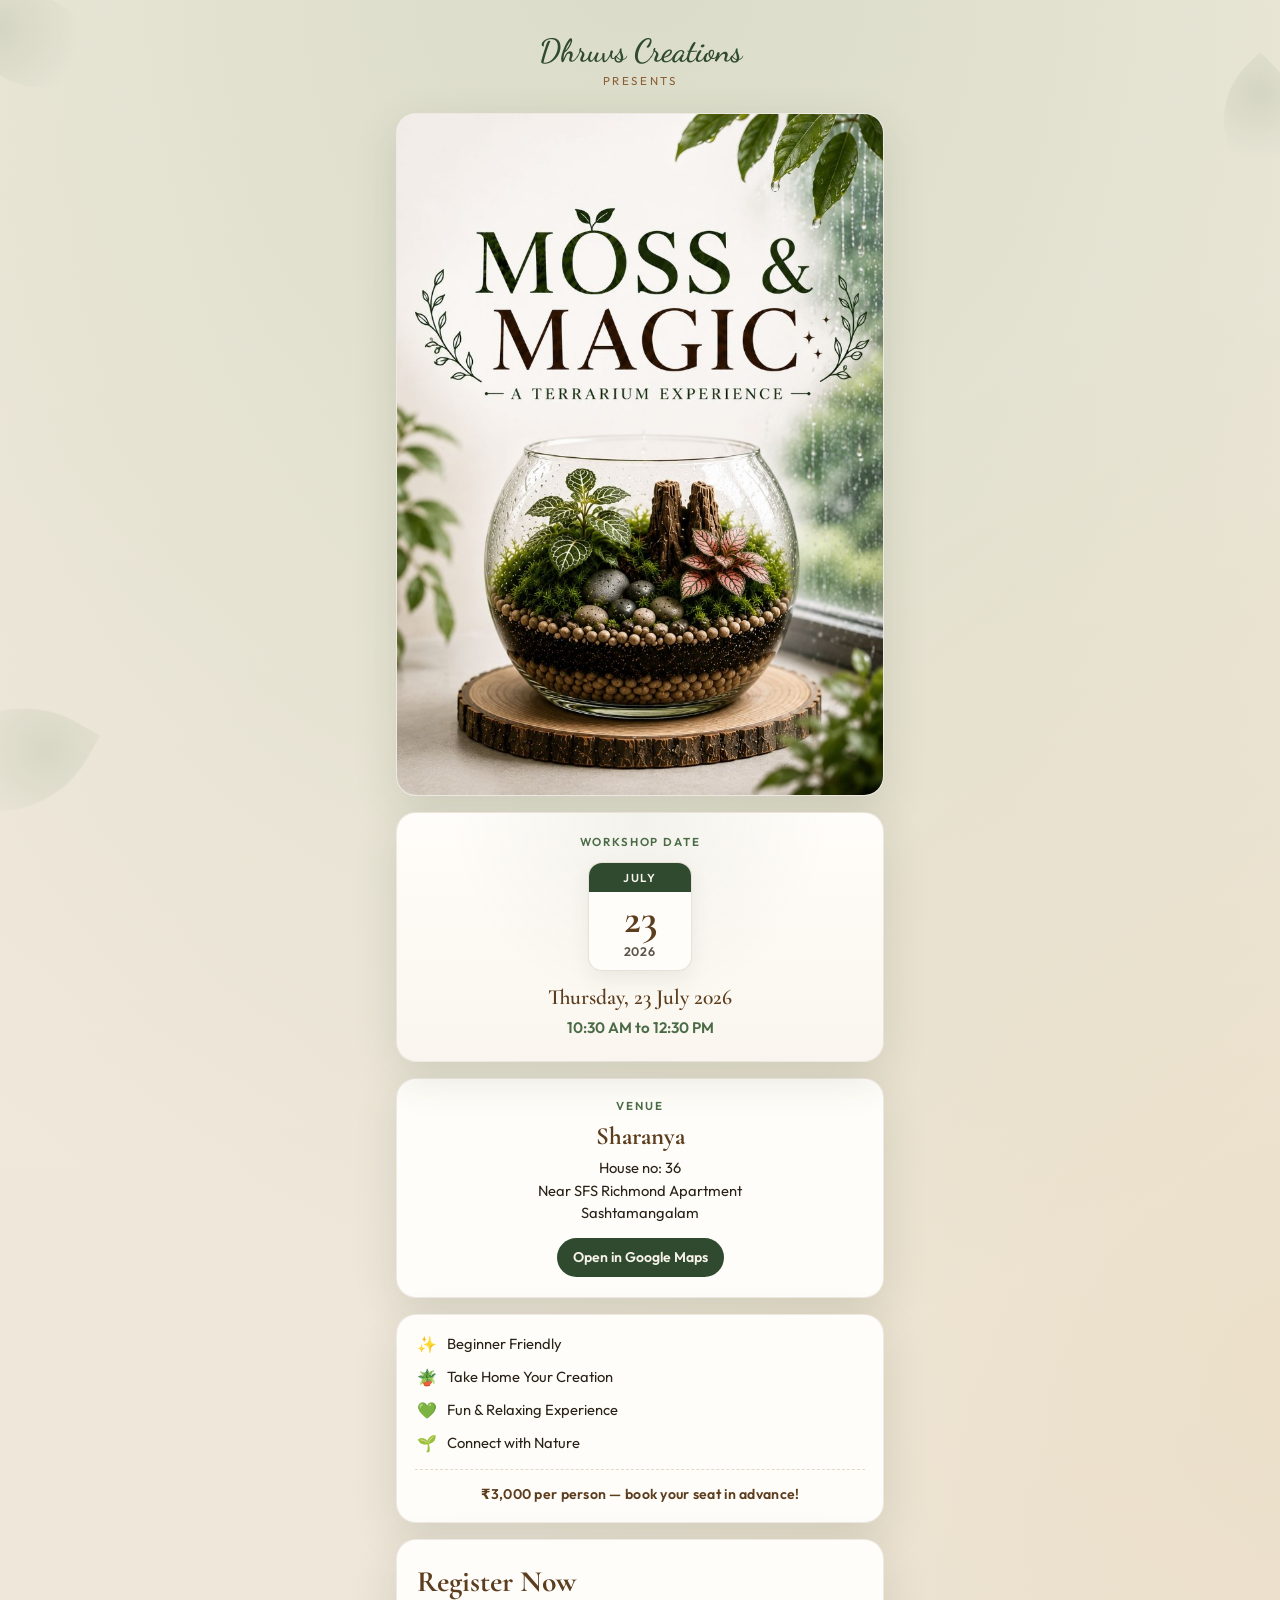
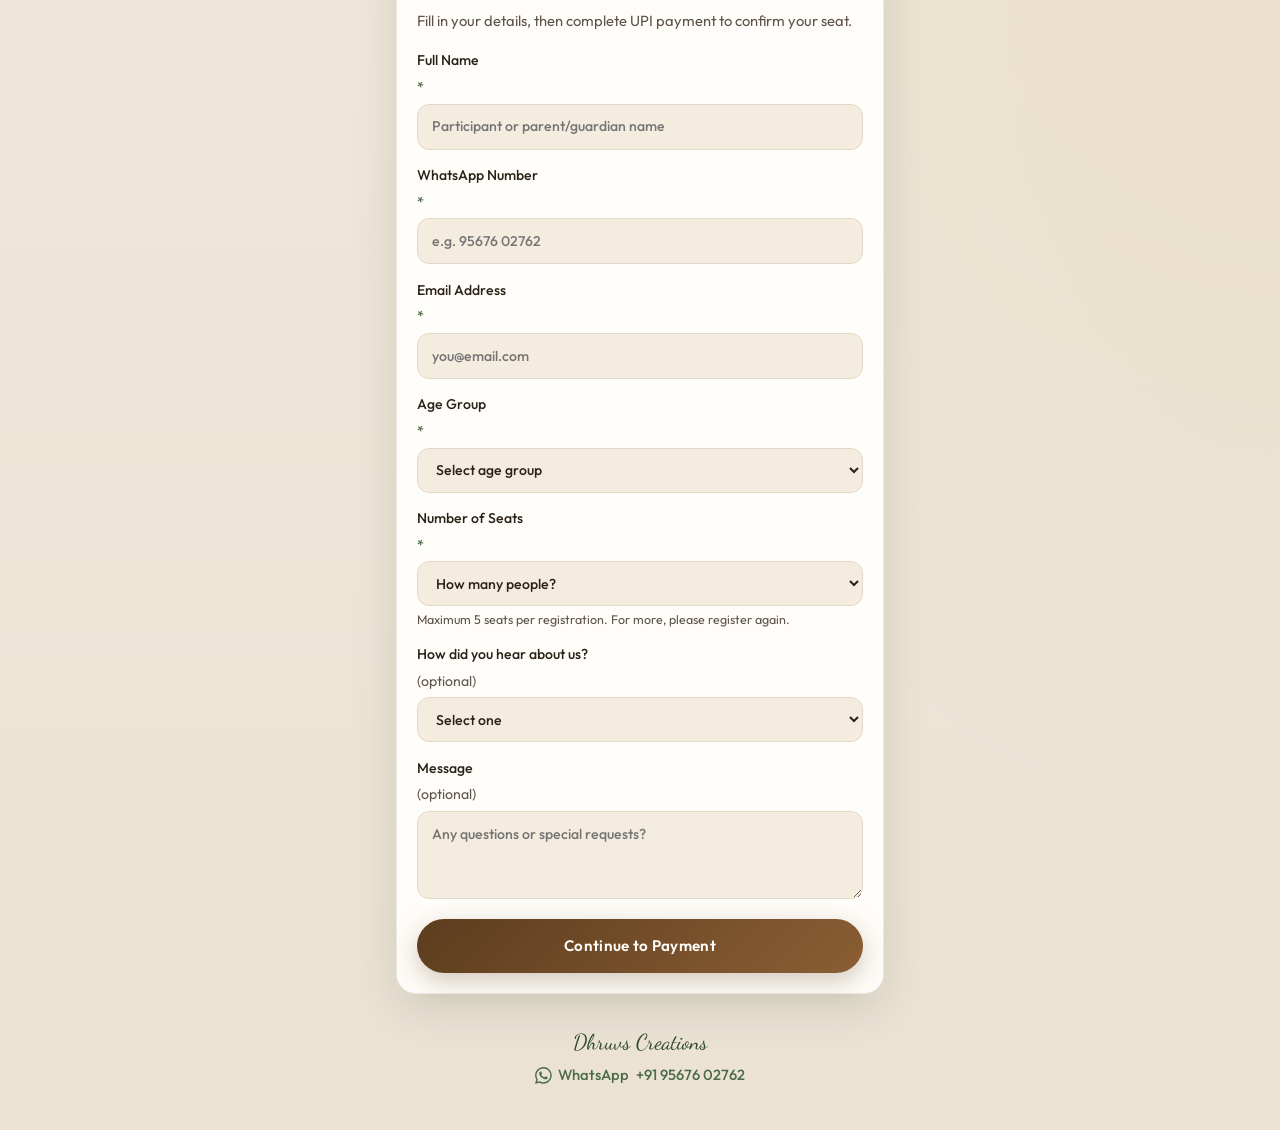
==== commit 9822704e: "Confirm slot (not payment) in WhatsApp message and add 10:30 AM–12:30 PM timing. Co-authored-by: Cur" ====
--- a/static/index.html
+++ b/static/index.html
@@ -9,7 +9,7 @@
   <meta property="og:type" content="website" />
   <meta property="og:url" content="https://register.dhruvscreations.com/" />
   <meta property="og:title" content="🌿 Moss & Magic Registration" />
-  <meta property="og:description" content="Thursday, 23 July 2026 · Sharanya, Sashtamangalam · ₹3,000 · Terrarium workshop by Dhruvs Creations." />
+  <meta property="og:description" content="Thursday, 23 July 2026 · 10:30 AM to 12:30 PM · Sharanya, Sashtamangalam · ₹3,000 · Terrarium workshop by Dhruvs Creations." />
   <meta property="og:image" content="https://register.dhruvscreations.com/static/images/moss-and-magic.png" />
   <meta name="twitter:card" content="summary_large_image" />
   <link rel="preconnect" href="https://fonts.googleapis.com" />
@@ -45,6 +45,7 @@
           <span class="date-year">2026</span>
         </div>
         <span class="date-day">Thursday, 23 July 2026</span>
+        <span class="date-time">10:30 AM to 12:30 PM</span>
       </div>
     </section>
 
@@ -149,6 +150,16 @@
     <section class="payment-card" id="payment-section" hidden>
       <h2>Complete Payment</h2>
       <p class="payment-intro">Pay the exact amount below to confirm your registration.</p>
+      <div class="event-summary">
+        <p><strong>📅 Date:</strong> Thursday, 23 July 2026</p>
+        <p><strong>🕙 Time:</strong> 10:30 AM to 12:30 PM</p>
+        <p><strong>📍 Venue:</strong> Sharanya, House no: 36, Near SFS Richmond Apartment, Sashtamangalam</p>
+        <p>
+          <a href="https://maps.google.com/?q=8.515356,76.973564" target="_blank" rel="noopener noreferrer">
+            Open venue in Google Maps
+          </a>
+        </p>
+      </div>
       <p class="payment-amount" id="payment-amount"></p>
       <p class="payment-breakdown" id="payment-breakdown"></p>
       <p class="registration-ref">Ref: <span id="registration-id"></span></p>
@@ -203,10 +214,12 @@
       <h2>Payment details received</h2>
       <p id="success-message">We've received your payment details. We'll verify your UPI payment and confirm your seat on WhatsApp shortly.</p>
       <div class="success-details">
-        <p><strong>Thursday, 23 July 2026</strong></p>
-        <p>Sharanya, House no: 36<br />Near SFS Richmond Apartment, Sashtamangalam</p>
+        <p class="success-details-title">Your workshop details</p>
+        <p><strong>📅 Date:</strong> <span id="success-date">Thursday, 23 July 2026</span></p>
+        <p><strong>🕙 Time:</strong> <span id="success-time">10:30 AM to 12:30 PM</span></p>
+        <p><strong>📍 Venue:</strong> <span id="success-venue">Sharanya, House no: 36, Near SFS Richmond Apartment, Sashtamangalam</span></p>
         <p>
-          <a href="https://maps.google.com/?q=8.515356,76.973564" target="_blank" rel="noopener noreferrer">
+          <a id="success-maps-link" href="https://maps.google.com/?q=8.515356,76.973564" target="_blank" rel="noopener noreferrer">
             Open venue in Google Maps
           </a>
         </p>
--- a/static/styles.css
+++ b/static/styles.css
@@ -217,6 +217,14 @@
   line-height: 1.2;
 }
 
+.date-time {
+  display: block;
+  margin-top: 0.35rem;
+  font-size: 0.95rem;
+  font-weight: 600;
+  color: var(--forest-light);
+}
+
 .date-note {
   margin: 0.55rem 0 0;
   font-size: 0.85rem;
@@ -472,6 +480,31 @@
   color: var(--text-muted);
 }
 
+.event-summary {
+  margin: 0 0 1rem;
+  padding: 0.85rem 1rem;
+  background: var(--cream);
+  border-radius: 12px;
+  text-align: left;
+}
+
+.event-summary p {
+  margin: 0.3rem 0;
+  font-size: 0.9rem;
+  color: var(--text);
+  line-height: 1.4;
+}
+
+.event-summary a {
+  color: var(--forest);
+  font-weight: 600;
+  text-decoration: none;
+}
+
+.event-summary a:hover {
+  text-decoration: underline;
+}
+
 .payment-amount {
   margin: 0;
   font-size: 2rem;
@@ -641,10 +674,20 @@
   border-radius: 12px;
 }
 
+.success-details-title {
+  margin: 0 0 0.55rem !important;
+  font-size: 0.72rem !important;
+  font-weight: 600 !important;
+  letter-spacing: 0.12em;
+  text-transform: uppercase;
+  color: var(--forest-light) !important;
+}
+
 .success-details p {
-  margin: 0.15rem 0;
+  margin: 0.3rem 0;
   color: var(--text);
   font-size: 0.9rem;
+  line-height: 1.45;
 }
 
 .success-details a {
